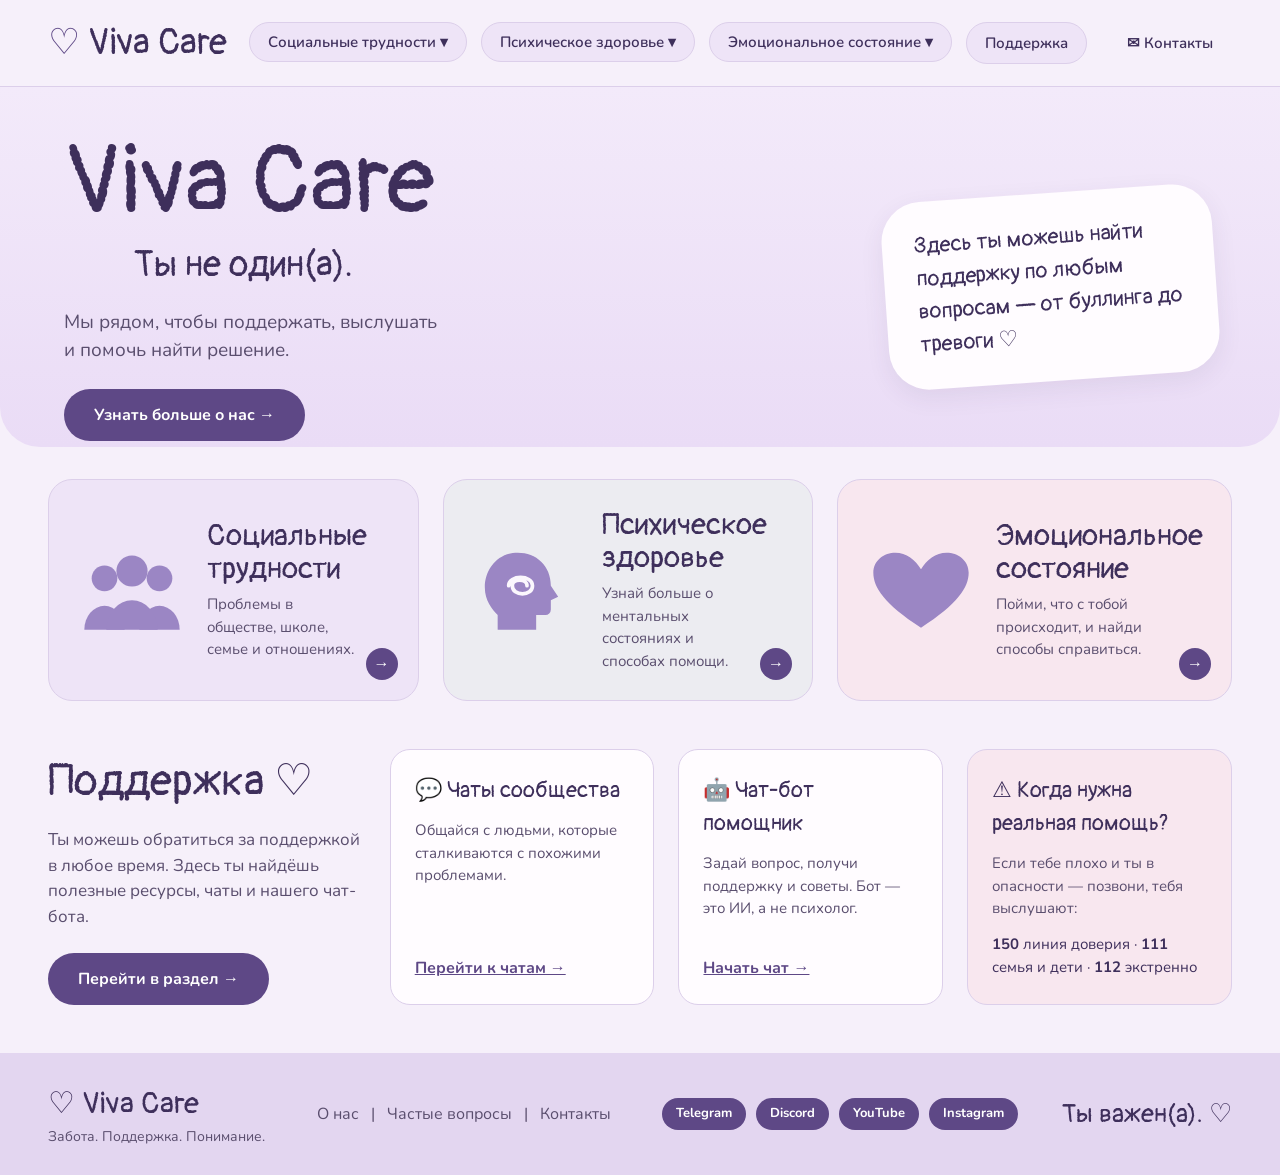
==== index.html @ fc3fb7bd "Add files via upload" ====
<!DOCTYPE html>
<html lang="ru">
<head>
  <!-- ============================================================
       HEAD — «служебная» часть. Её не видно на странице,
       но тут подключаются шрифты, стили и название вкладки.
       ============================================================ -->
  <meta charset="UTF-8">
  <!-- Эта строка нужна, чтобы сайт нормально выглядел на телефоне -->
  <meta name="viewport" content="width=device-width, initial-scale=1.0">
  <title>Viva Care — ты не один(а)</title>

  <!-- Шрифты из Google Fonts: Pangolin (рукописный, для заголовков) и Nunito (для текста) -->
  <link rel="preconnect" href="https://fonts.googleapis.com">
  <link rel="preconnect" href="https://fonts.gstatic.com" crossorigin>
  <link href="https://fonts.googleapis.com/css2?family=Nunito:wght@400;600;700;800&family=Pangolin&display=swap" rel="stylesheet">

  <!-- Подключаем наш файл со стилями (цвета, размеры, расположение) -->
  <link rel="stylesheet" href="style.css">
</head>

<body>

  <!-- ============================================================
       1. ШАПКА (header): логотип + верхнее меню
       ============================================================ -->
  <header class="header">
    <a href="index.html" class="logo">
      <span class="logo-heart">♡</span> Viva Care
    </a>

    <nav class="menu">

      <!-- Пункт меню с выпадающим окошком.
           Окошко (.dropdown) спрятано и появляется при наведении мышкой —
           это делается в style.css, раздел «ВЫПАДАЮЩИЕ МЕНЮ». -->
      <div class="menu-item">
        <button class="menu-button">Социальные трудности <span class="arrow">▾</span></button>
        <div class="dropdown">
          <p class="dropdown-title">Социальные трудности</p>
          <!-- href="#" — временная ссылка. Когда сделаешь страницу, напиши, например, href="family.html" -->
          <a href="#" class="dropdown-link">
            <b>Общение и отношения</b>
            <span>Буллинг, конфликты, личные границы</span>
          </a>
          <a href="#" class="dropdown-link">
            <b>Семья</b>
            <span>Непонимание, гиперконтроль, перемены</span>
          </a>
          <a href="#" class="dropdown-link">
            <b>Школа и учёба</b>
            <span>Кибербуллинг, давление, адаптация</span>
          </a>
          <a href="#" class="dropdown-link">
            <b>Общество</b>
            <span>Дискриминация, ожидания, изоляция</span>
          </a>
        </div>
      </div>

      <div class="menu-item">
        <button class="menu-button">Психическое здоровье <span class="arrow">▾</span></button>
        <div class="dropdown">
          <p class="dropdown-title">Психическое здоровье</p>
          <a href="#" class="dropdown-link">
            <b>Настроение</b>
            <span>Депрессия, апатия, выгорание</span>
          </a>
          <a href="#" class="dropdown-link">
            <b>Тревожные расстройства</b>
            <span>Фобии, паника, тревога разлуки</span>
          </a>
          <a href="#" class="dropdown-link">
            <b>РПП, ОКР, ПТСР, СДВГ</b>
            <span>Что это и как отличить</span>
          </a>
          <a href="#" class="dropdown-link">
            <b>Другие состояния</b>
            <span>Сон, селф-харм, зависимость</span>
          </a>
        </div>
      </div>

      <div class="menu-item">
        <button class="menu-button">Эмоциональное состояние <span class="arrow">▾</span></button>
        <div class="dropdown">
          <p class="dropdown-title">Эмоциональное состояние</p>
          <a href="#" class="dropdown-link">
            <b>Тревога и стресс</b>
            <span>Когда напряжение не отпускает</span>
          </a>
          <a href="#" class="dropdown-link">
            <b>Выгорание и мотивация</b>
            <span>Нет сил и ничего не хочется</span>
          </a>
          <a href="#" class="dropdown-link">
            <b>Самооценка</b>
            <span>Чувство вины, стыда, «я не такой»</span>
          </a>
          <a href="#" class="dropdown-link">
            <b>Непонимание</b>
            <span>Кажется, что никто не понимает</span>
          </a>
        </div>
      </div>

      <!-- Обычная ссылка без выпадающего окна: ведёт к блоку «Поддержка» ниже на этой странице -->
      <a href="#support" class="menu-button menu-link">Поддержка</a>
    </nav>

    <!-- Контакты справа: тоже выпадающее окошко -->
    <div class="menu-item menu-item-right">
      <button class="menu-button contacts-button">✉ Контакты</button>
      <div class="dropdown dropdown-right">
        <p class="dropdown-title">Контакты</p>
        <!-- ЗАГЛУШКА: когда решите, чьи контакты, замени текст в квадратных скобках -->
        <p class="dropdown-text">Почта: [скоро появится]</p>
        <p class="dropdown-text">Telegram: [скоро появится]</p>
        <p class="dropdown-text">Instagram: [скоро появится]</p>
        <div class="dropdown-help">
          Нужна помощь прямо сейчас?<br>
          <b>150</b> — линия доверия для детей и молодёжи, бесплатно и круглосуточно
        </div>
      </div>
    </div>
  </header>


  <main>

    <!-- ============================================================
         2. ГЛАВНЫЙ БЛОК (hero): название, текст, кнопка и Квока
         ============================================================ -->
    <section class="hero">
      <div class="hero-text">
        <h1 class="hero-title">Viva Care</h1>
        <p class="hero-subtitle">Ты не один(а).</p>
        <p class="hero-description">
          Мы рядом, чтобы поддержать, выслушать<br>
          и помочь найти решение.
        </p>
        <a href="#about" class="button">Узнать больше о нас →</a>
      </div>

      <div class="hero-mascot">
        <!-- КАРТИНКА КВАКИ.
             Положи файл с маскотом в папку images и назови его kvoka.png.
             Пока файла нет, вместо него видна пунктирная заглушка. -->
        <img src="images/kvoka.png" alt="Квока — маскот Viva Care" class="mascot-img"
             onerror="this.style.display='none'">
      </div>

      <div class="speech-bubble">
        Здесь ты можешь найти поддержку по любым вопросам — от буллинга до тревоги ♡
      </div>
    </section>


    <!-- ============================================================
         3. ТРИ КАРТОЧКИ С РАЗДЕЛАМИ
         ============================================================ -->
    <section class="topics" id="about">

      <a href="#" class="topic-card topic-purple">
        <!-- Иконка нарисована кодом (svg). Можно заменить на картинку: <img src="images/people.png"> -->
        <svg class="topic-icon" viewBox="0 0 120 90" aria-hidden="true">
          <circle cx="30" cy="32" r="14"/><circle cx="90" cy="32" r="14"/><circle cx="60" cy="24" r="17"/>
          <path d="M8 88 a22 26 0 0 1 44 0z"/><path d="M68 88 a22 26 0 0 1 44 0z"/><path d="M32 88 a28 32 0 0 1 56 0z"/>
        </svg>
        <div>
          <h2>Социальные трудности</h2>
          <p>Проблемы в обществе, школе, семье и отношениях.</p>
        </div>
        <span class="card-arrow">→</span>
      </a>

      <a href="#" class="topic-card topic-grey">
        <svg class="topic-icon" viewBox="0 0 120 90" aria-hidden="true">
          <path d="M70 88 V72 h10 a6 6 0 0 0 6-6 V56 l8-4 -8-12 C86 18 70 4 50 4 C28 4 14 22 14 42 c0 14 8 24 14 30 v16z"/>
          <path d="M40 40 c0-12 26-12 26 0 c0 12-22 12-22 0 c0-8 16-8 16 0" fill="none" stroke="#FBF7FD" stroke-width="4" stroke-linecap="round"/>
        </svg>
        <div>
          <h2>Психическое здоровье</h2>
          <p>Узнай больше о ментальных состояниях и способах помощи.</p>
        </div>
        <span class="card-arrow">→</span>
      </a>

      <a href="#" class="topic-card topic-pink">
        <svg class="topic-icon" viewBox="0 0 120 90" aria-hidden="true">
          <path d="M60 86 C20 60 8 42 8 26 C8 12 20 4 32 4 C44 4 54 12 60 22 C66 12 76 4 88 4 C100 4 112 12 112 26 C112 42 100 60 60 86z"/>
        </svg>
        <div>
          <h2>Эмоциональное состояние</h2>
          <p>Пойми, что с тобой происходит, и найди способы справиться.</p>
        </div>
        <span class="card-arrow">→</span>
      </a>
    </section>


    <!-- ============================================================
         4. ПОДДЕРЖКА: текст слева + три карточки справа
         ============================================================ -->
    <section class="support" id="support">
      <div class="support-intro">
        <h2>Поддержка ♡</h2>
        <p>
          Ты можешь обратиться за поддержкой в любое время.
          Здесь ты найдёшь полезные ресурсы, чаты и нашего чат-бота.
        </p>
        <a href="#" class="button">Перейти в раздел →</a>
      </div>

      <div class="support-card">
        <h3>💬 Чаты сообщества</h3>
        <p>Общайся с людьми, которые сталкиваются с похожими проблемами.</p>
        <a href="#" class="small-link">Перейти к чатам →</a>
      </div>

      <div class="support-card">
        <h3>🤖 Чат-бот помощник</h3>
        <p>Задай вопрос, получи поддержку и советы. Бот — это ИИ, а не психолог.</p>
        <a href="#" class="small-link">Начать чат →</a>
      </div>

      <div class="support-card support-card-urgent">
        <h3>⚠ Когда нужна реальная помощь?</h3>
        <p>Если тебе плохо и ты в опасности — позвони, тебя выслушают:</p>
        <p class="phones"><b>150</b> линия доверия · <b>111</b> семья и дети · <b>112</b> экстренно</p>
      </div>
    </section>

  </main>


  <!-- ============================================================
       5. ПОДВАЛ (footer): нижняя полоса сайта
       ============================================================ -->
  <footer class="footer">
    <div class="footer-logo">
      <span class="logo">♡ Viva Care</span>
      <p>Забота. Поддержка. Понимание.</p>
    </div>

    <nav class="footer-links">
      <a href="#about">О нас</a> |
      <a href="#">Частые вопросы</a> |
      <a href="#">Контакты</a>
    </nav>

    <!-- Соцсети: пока ссылки пустые (#), потом вставишь настоящие -->
    <div class="socials">
      <a href="#" class="social">Telegram</a>
      <a href="#" class="social">Discord</a>
      <a href="#" class="social">YouTube</a>
      <a href="#" class="social">Instagram</a>
    </div>

    <p class="footer-note">Ты важен(а). ♡</p>
  </footer>

</body>
</html>
---- style.css ----
/* ================================================================
   style.css — ВНЕШНИЙ ВИД САЙТА
   HTML говорит, ЧТО есть на странице, а CSS — КАК это выглядит.
   Каждое правило: селектор { свойство: значение; }
   .название  — это класс (в HTML: class="название")
   #название  — это id   (в HTML: id="название")
   ================================================================ */


/* ---------- 0. ЦВЕТА САЙТА -------------------------------------
   Все цвета в одном месте. Поменяешь тут — поменяются везде.
   Использовать так: color: var(--dark);                          */
:root {
  --bg: #F6F0FA;          /* фон страницы — светлая лаванда */
  --dark: #3E2F5B;        /* основной текст и заголовки */
  --text: #5A4E6E;        /* обычный текст чуть светлее */
  --accent: #5E4886;      /* кнопки */
  --accent-hover: #4A3670;/* кнопка при наведении */
  --line: #DCCFEA;        /* тонкие рамки */
  --card-purple: #EEE4F7;
  --card-grey: #ECECF1;
  --card-pink: #F8E7EF;
  --white: #FFFCFF;
  --icon: #9B86C4;        /* цвет иконок */
}


/* ---------- 1. ОБЩИЕ НАСТРОЙКИ ---------------------------------- */
* {
  box-sizing: border-box;  /* размеры считаются вместе с рамкой и отступами — так проще */
  margin: 0;
  padding: 0;
}

body {
  font-family: 'Nunito', Arial, sans-serif;
  background: var(--bg);
  color: var(--text);
  line-height: 1.5;
}

/* Заголовки рукописным шрифтом */
h1, h2, h3, .logo {
  font-family: 'Pangolin', 'Comic Sans MS', cursive;
  color: var(--dark);
  font-weight: 400;
}

a {
  color: inherit;          /* ссылки не синие, а цвета текста */
  text-decoration: none;   /* без подчёркивания */
}

/* Кнопка (используется в нескольких местах: class="button") */
.button {
  display: inline-block;
  background: var(--accent);
  color: white;
  padding: 14px 30px;
  border-radius: 999px;    /* очень большое скругление = «таблетка» */
  font-weight: 700;
  transition: background 0.2s;  /* плавная смена цвета */
}
.button:hover {
  background: var(--accent-hover);
}


/* ---------- 2. ШАПКА -------------------------------------------- */
.header {
  display: flex;             /* ставим элементы в ряд */
  align-items: center;       /* по центру по вертикали */
  justify-content: space-between; /* логотип слева, контакты справа */
  gap: 20px;
  padding: 16px 48px;
  border-bottom: 1px solid var(--line);
  background: var(--bg);
  position: sticky;          /* шапка «прилипает» к верху при прокрутке */
  top: 0;
  z-index: 10;               /* и лежит поверх остального */
}

.logo {
  font-size: 36px;
  white-space: nowrap;
}
.logo-heart {
  color: var(--accent);
}

.menu {
  display: flex;
  gap: 14px;
  flex-wrap: wrap;
}

.menu-button {
  font-family: inherit;
  font-size: 15px;
  font-weight: 600;
  color: var(--dark);
  background: var(--card-purple);
  border: 1px solid var(--line);
  border-radius: 999px;
  padding: 9px 18px;
  cursor: pointer;           /* курсор-«пальчик» */
  display: inline-block;
  transition: background 0.2s;
}
.menu-button:hover {
  background: #E2D5F1;
}

.contacts-button {
  background: transparent;
  border-color: transparent;
}


/* ---------- 3. ВЫПАДАЮЩИЕ МЕНЮ ----------------------------------
   Как это работает:
   1) окошко .dropdown спрятано (opacity: 0, visibility: hidden);
   2) когда мышка над .menu-item (:hover) — окошко становится видимым.
   :focus-within — то же самое, но для нажатия на телефоне и клавиатуры. */
.menu-item {
  position: relative;        /* окошко будет позиционироваться от этого пункта */
}

.dropdown {
  position: absolute;
  top: calc(100% + 12px);    /* чуть ниже кнопки */
  left: 0;
  width: 320px;
  background: var(--white);
  border: 1px solid var(--line);
  border-radius: 20px;
  padding: 18px;
  box-shadow: 0 12px 30px rgba(62, 47, 91, 0.15);

  /* спрятано: */
  opacity: 0;
  visibility: hidden;
  transform: translateY(8px);
  transition: opacity 0.2s, transform 0.2s, visibility 0.2s;
}

/* Невидимый «мостик» между кнопкой и окошком,
   чтобы окошко не закрывалось, пока ведёшь к нему мышку */
.dropdown::before {
  content: "";
  position: absolute;
  top: -14px;
  left: 0;
  right: 0;
  height: 14px;
}

/* ПОКАЗАТЬ окошко при наведении */
.menu-item:hover .dropdown,
.menu-item:focus-within .dropdown {
  opacity: 1;
  visibility: visible;
  transform: translateY(0);
}

/* Окошко «Контакты» открывается влево, чтобы не вылезать за экран */
.dropdown-right {
  left: auto;
  right: 0;
  width: 300px;
}

.dropdown-title {
  font-family: 'Pangolin', cursive;
  font-size: 20px;
  color: var(--dark);
  margin-bottom: 8px;
}

.dropdown-link {
  display: block;
  padding: 10px 12px;
  border-radius: 12px;
  transition: background 0.15s;
}
.dropdown-link:hover {
  background: var(--card-purple);
}
.dropdown-link b {
  display: block;
  color: var(--dark);
  font-size: 15px;
}
.dropdown-link span {
  font-size: 13px;
  color: var(--text);
}

.dropdown-text {
  font-size: 15px;
  padding: 4px 0;
}

.dropdown-help {
  margin-top: 12px;
  padding: 12px;
  background: var(--card-pink);
  border-radius: 12px;
  font-size: 14px;
  color: var(--dark);
}


/* ---------- 4. ГЛАВНЫЙ БЛОК (hero) ------------------------------ */
.hero {
  display: grid;
  grid-template-columns: 1.1fr 1fr 0.9fr;  /* три колонки: текст | Квока | облачко */
  align-items: center;
  gap: 24px;
    padding: 40px 64px 0;
  background: linear-gradient(180deg, #F3EAFA 0%, #EADCF6 100%);
  border-bottom-left-radius: 40px;
  border-bottom-right-radius: 40px;
}

.hero-title {
  font-size: 96px;
  line-height: 1;
}

.hero-subtitle {
  font-family: 'Pangolin', cursive;
  font-size: 36px;
  color: var(--dark);
  margin: 8px 0 16px 70px;
}

.hero-description {
  font-size: 19px;
  margin-bottom: 24px;
}

.hero-mascot {
  position: relative;
  height: 320px;
  display: flex;
  align-items: flex-end;
  justify-content: center;
  align-self: end;
}

.mascot-img {
  position: relative;
  max-height: 320px;
  max-width: 100%;
  display: block;
  margin-bottom: 0;
}

.mascot-placeholder {
  position: absolute;
  width: 260px;
  height: 260px;
  border: 3px dashed var(--icon);
  border-radius: 50%;
  display: flex;
  flex-direction: column;
  align-items: center;
  justify-content: center;
  text-align: center;
  font-family: 'Pangolin', cursive;
  font-size: 22px;
  color: var(--accent);
}
.mascot-placeholder small {
  font-family: 'Nunito', sans-serif;
  font-size: 13px;
  color: var(--text);
}

.speech-bubble {
  background: var(--white);
  border-radius: 40px;
  padding: 28px 32px;
  font-family: 'Pangolin', cursive;
  font-size: 22px;
  color: var(--dark);
  transform: rotate(-4deg);  /* слегка наклонено, как на макете */
  box-shadow: 0 8px 24px rgba(62, 47, 91, 0.08);
}


/* ---------- 5. ТРИ КАРТОЧКИ ------------------------------------- */
.topics {
  display: grid;
  grid-template-columns: repeat(3, 1fr);  /* три одинаковые колонки */
  gap: 24px;
  padding: 32px 48px;
}

.topic-card {
  display: flex;
  align-items: center;
  gap: 20px;
  padding: 28px;
  border: 1px solid var(--line);
  border-radius: 24px;
  position: relative;
  transition: transform 0.2s, box-shadow 0.2s;
}
/* Карточка чуть «приподнимается» при наведении */
.topic-card:hover {
  transform: translateY(-4px);
  box-shadow: 0 12px 28px rgba(62, 47, 91, 0.12);
}

.topic-purple { background: var(--card-purple); }
.topic-grey   { background: var(--card-grey); }
.topic-pink   { background: var(--card-pink); }

.topic-icon {
  width: 110px;
  flex-shrink: 0;            /* иконка не сжимается */
  fill: var(--icon);
}

.topic-card h2 {
  font-size: 30px;
  line-height: 1.1;
  margin-bottom: 8px;
}
.topic-card p {
  font-size: 15px;
  padding-right: 30px;
}

.card-arrow {
  position: absolute;
  right: 20px;
  bottom: 20px;
  width: 32px;
  height: 32px;
  border-radius: 50%;
  background: var(--accent);
  color: white;
  display: flex;
  align-items: center;
  justify-content: center;
}


/* ---------- 6. ПОДДЕРЖКА ---------------------------------------- */
.support {
  display: grid;
  grid-template-columns: 1.2fr 1fr 1fr 1fr;  /* текст + три карточки */
  gap: 24px;
  padding: 16px 48px 48px;
  align-items: stretch;
}

.support-intro h2 {
  font-size: 44px;
  margin-bottom: 12px;
}
.support-intro p {
  font-size: 17px;
  margin-bottom: 24px;
}

.support-card {
  background: var(--white);
  border: 1px solid var(--line);
  border-radius: 20px;
  padding: 24px;
  display: flex;
  flex-direction: column;
  gap: 12px;
}
.support-card h3 {
  font-size: 22px;
}
.support-card p {
  font-size: 15px;
  flex-grow: 1;              /* текст растягивается, ссылка уходит вниз */
}

.support-card-urgent {
  background: var(--card-pink);
}
.phones {
  color: var(--dark);
}

.small-link {
  font-weight: 700;
  color: var(--accent);
  text-decoration: underline;
}


/* ---------- 7. ПОДВАЛ ------------------------------------------- */
.footer {
  display: flex;
  align-items: center;
  justify-content: space-between;
  flex-wrap: wrap;
  gap: 24px;
  padding: 28px 48px;
  background: #E3D6F0;
}
.footer .logo {
  font-size: 30px;
}
.footer-logo p {
  font-size: 14px;
}
.footer-links a {
  margin: 0 8px;
}
.footer-links a:hover {
  text-decoration: underline;
}
.socials {
  display: flex;
  gap: 10px;
}
.social {
  background: var(--accent);
  color: white;
  font-size: 13px;
  font-weight: 700;
  padding: 6px 14px;
  border-radius: 999px;
}
.footer-note {
  font-family: 'Pangolin', cursive;
  font-size: 26px;
  color: var(--dark);
}


/* ---------- 8. ТЕЛЕФОНЫ И УЗКИЕ ЭКРАНЫ --------------------------
   @media — правила, которые включаются только на узком экране.
   Тут всё перестраивается в одну колонку.                         */
@media (max-width: 1100px) {
  .header {
    flex-wrap: wrap;
    padding: 12px 20px;
  }
  .hero {
    grid-template-columns: 1fr;   /* одна колонка */
    text-align: center;
    padding: 32px 20px;
  }
  .hero-subtitle {
    margin-left: 0;
  }
  .hero-title {
    font-size: 64px;
  }
  .topics,
  .support {
    grid-template-columns: 1fr;
    padding: 20px;
  }
  .dropdown {
    width: 280px;
  }
  .topic-icon {
    width: 70px;
  }
  .topic-card {
    min-width: 0;            /* карточка не вылезает за край экрана */
  }
  .socials {
    flex-wrap: wrap;
  }
}
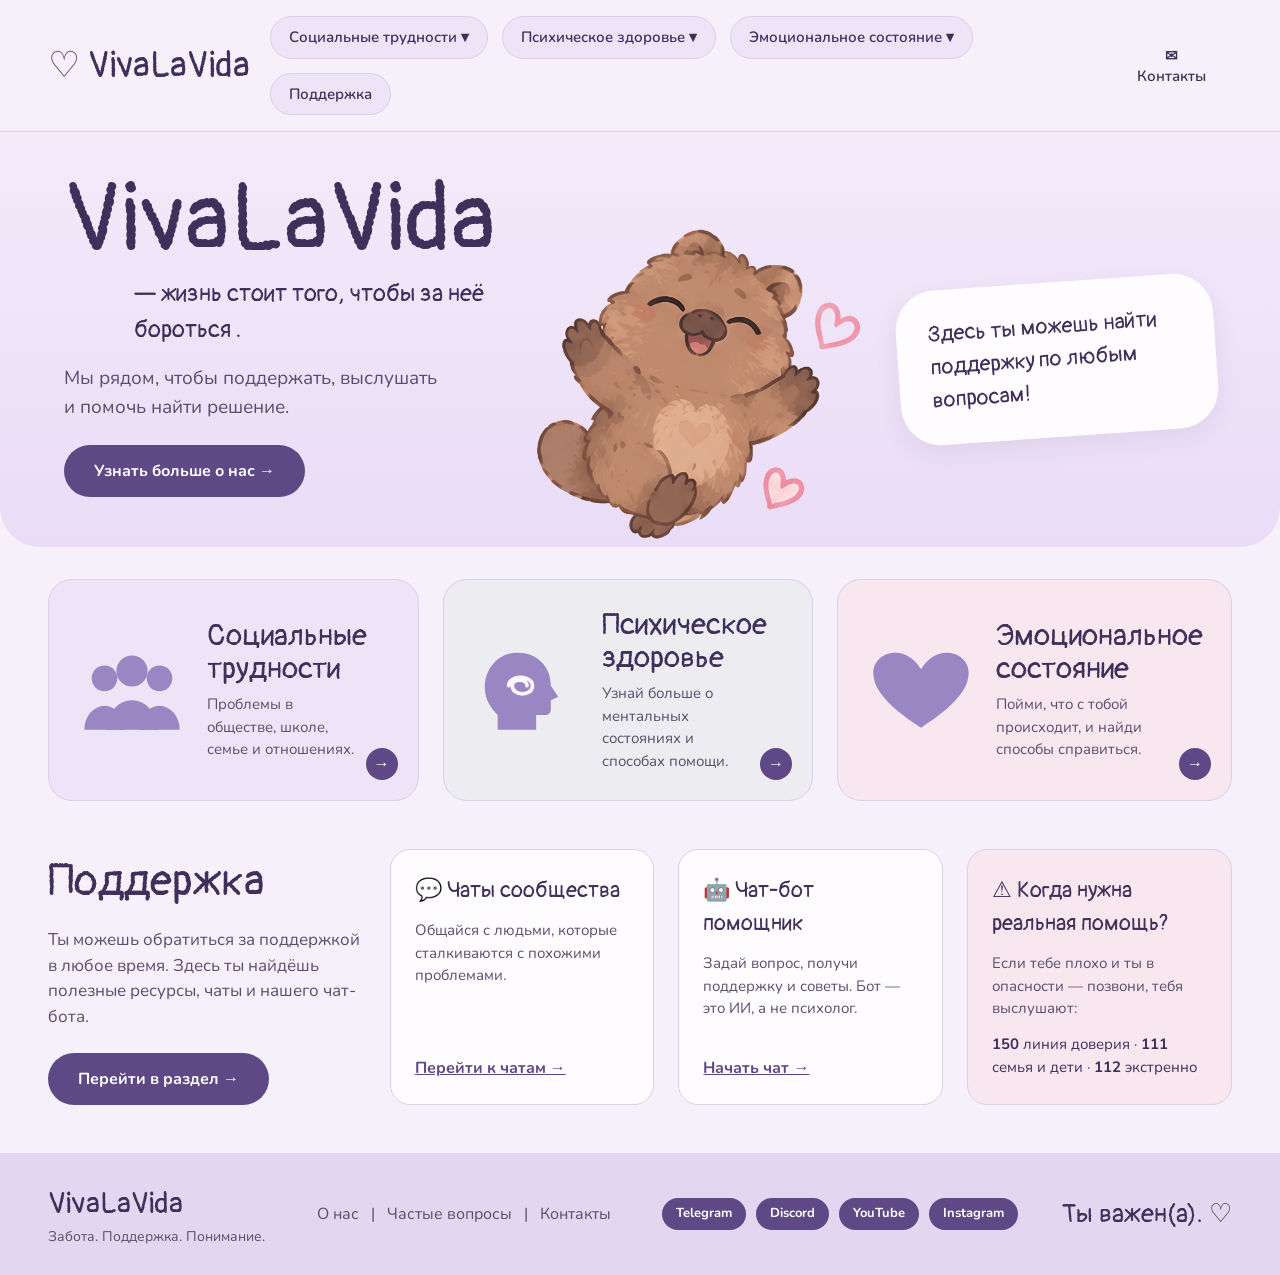
==== commit ecce2058: "Add files via upload" ====
--- a/index.html
+++ b/index.html
@@ -8,7 +8,7 @@
   <meta charset="UTF-8">
   <!-- Эта строка нужна, чтобы сайт нормально выглядел на телефоне -->
   <meta name="viewport" content="width=device-width, initial-scale=1.0">
-  <title>Viva Care — ты не один(а)</title>
+  <title>VivaLaVida — жизнь стоит того, чтобы за неё бороться</title>
 
   <!-- Шрифты из Google Fonts: Pangolin (рукописный, для заголовков) и Nunito (для текста) -->
   <link rel="preconnect" href="https://fonts.googleapis.com">
@@ -26,32 +26,26 @@
        ============================================================ -->
   <header class="header">
     <a href="index.html" class="logo">
-      <span class="logo-heart">♡</span> Viva Care
+      <span class="logo-heart">♡</span> VivaLaVida
     </a>
 
     <nav class="menu">
-
-      <!-- Пункт меню с выпадающим окошком.
-           Окошко (.dropdown) спрятано и появляется при наведении мышкой —
-           это делается в style.css, раздел «ВЫПАДАЮЩИЕ МЕНЮ». -->
       <div class="menu-item">
-        <button class="menu-button">Социальные трудности <span class="arrow">▾</span></button>
+        <a href="social.html" class="menu-button">Социальные трудности <span class="arrow">▾</span></a>
         <div class="dropdown">
-          <p class="dropdown-title">Социальные трудности</p>
-          <!-- href="#" — временная ссылка. Когда сделаешь страницу, напиши, например, href="family.html" -->
-          <a href="#" class="dropdown-link">
+          <a href="social.html#communication" class="dropdown-link">
             <b>Общение и отношения</b>
             <span>Буллинг, конфликты, личные границы</span>
           </a>
-          <a href="#" class="dropdown-link">
+          <a href="social.html#family" class="dropdown-link">
             <b>Семья</b>
             <span>Непонимание, гиперконтроль, перемены</span>
           </a>
-          <a href="#" class="dropdown-link">
+          <a href="social.html#school" class="dropdown-link">
             <b>Школа и учёба</b>
             <span>Кибербуллинг, давление, адаптация</span>
           </a>
-          <a href="#" class="dropdown-link">
+          <a href="social.html#society" class="dropdown-link">
             <b>Общество</b>
             <span>Дискриминация, ожидания, изоляция</span>
           </a>
@@ -59,22 +53,21 @@
       </div>
 
       <div class="menu-item">
-        <button class="menu-button">Психическое здоровье <span class="arrow">▾</span></button>
+        <a href="mental.html" class="menu-button">Психическое здоровье <span class="arrow">▾</span></a>
         <div class="dropdown">
-          <p class="dropdown-title">Психическое здоровье</p>
-          <a href="#" class="dropdown-link">
+          <a href="mental.html#mood" class="dropdown-link">
             <b>Настроение</b>
             <span>Депрессия, апатия, выгорание</span>
           </a>
-          <a href="#" class="dropdown-link">
+          <a href="mental.html#anxiety" class="dropdown-link">
             <b>Тревожные расстройства</b>
             <span>Фобии, паника, тревога разлуки</span>
           </a>
-          <a href="#" class="dropdown-link">
+          <a href="mental.html#overview" class="dropdown-link">
             <b>РПП, ОКР, ПТСР, СДВГ</b>
             <span>Что это и как отличить</span>
           </a>
-          <a href="#" class="dropdown-link">
+          <a href="mental.html#other" class="dropdown-link">
             <b>Другие состояния</b>
             <span>Сон, селф-харм, зависимость</span>
           </a>
@@ -82,38 +75,34 @@
       </div>
 
       <div class="menu-item">
-        <button class="menu-button">Эмоциональное состояние <span class="arrow">▾</span></button>
+        <a href="emotional.html" class="menu-button">Эмоциональное состояние <span class="arrow">▾</span></a>
         <div class="dropdown">
-          <p class="dropdown-title">Эмоциональное состояние</p>
-          <a href="#" class="dropdown-link">
+          <a href="emotional.html#anxiety" class="dropdown-link">
             <b>Тревога и стресс</b>
             <span>Когда напряжение не отпускает</span>
           </a>
-          <a href="#" class="dropdown-link">
+          <a href="emotional.html#burnout" class="dropdown-link">
             <b>Выгорание и мотивация</b>
             <span>Нет сил и ничего не хочется</span>
           </a>
-          <a href="#" class="dropdown-link">
+          <a href="emotional.html#selfesteem" class="dropdown-link">
             <b>Самооценка</b>
             <span>Чувство вины, стыда, «я не такой»</span>
           </a>
-          <a href="#" class="dropdown-link">
+          <a href="emotional.html#misunderstood" class="dropdown-link">
             <b>Непонимание</b>
             <span>Кажется, что никто не понимает</span>
           </a>
         </div>
       </div>
 
-      <!-- Обычная ссылка без выпадающего окна: ведёт к блоку «Поддержка» ниже на этой странице -->
-      <a href="#support" class="menu-button menu-link">Поддержка</a>
+      <a href="index.html#support" class="menu-button menu-link">Поддержка</a>
     </nav>
 
-    <!-- Контакты справа: тоже выпадающее окошко -->
     <div class="menu-item menu-item-right">
       <button class="menu-button contacts-button">✉ Контакты</button>
       <div class="dropdown dropdown-right">
         <p class="dropdown-title">Контакты</p>
-        <!-- ЗАГЛУШКА: когда решите, чьи контакты, замени текст в квадратных скобках -->
         <p class="dropdown-text">Почта: [скоро появится]</p>
         <p class="dropdown-text">Telegram: [скоро появится]</p>
         <p class="dropdown-text">Instagram: [скоро появится]</p>
@@ -133,8 +122,8 @@
          ============================================================ -->
     <section class="hero">
       <div class="hero-text">
-        <h1 class="hero-title">Viva Care</h1>
-        <p class="hero-subtitle">Ты не один(а).</p>
+        <h1 class="hero-title">VivaLaVida</h1>
+        <p class="hero-subtitle">— жизнь стоит того, чтобы за неё бороться .</p>
         <p class="hero-description">
           Мы рядом, чтобы поддержать, выслушать<br>
           и помочь найти решение.
@@ -146,12 +135,12 @@
         <!-- КАРТИНКА КВАКИ.
              Положи файл с маскотом в папку images и назови его kvoka.png.
              Пока файла нет, вместо него видна пунктирная заглушка. -->
-        <img src="images/kvoka.png" alt="Квока — маскот Viva Care" class="mascot-img"
+        <img src="images/kvoka.png" alt="Квока — маскот VivaLaVida" class="mascot-img"
              onerror="this.style.display='none'">
       </div>
 
       <div class="speech-bubble">
-        Здесь ты можешь найти поддержку по любым вопросам — от буллинга до тревоги ♡
+        Здесь ты можешь найти поддержку по любым вопросам!
       </div>
     </section>
 
@@ -161,7 +150,7 @@
          ============================================================ -->
     <section class="topics" id="about">
 
-      <a href="#" class="topic-card topic-purple">
+      <a href="social.html" class="topic-card topic-purple">
         <!-- Иконка нарисована кодом (svg). Можно заменить на картинку: <img src="images/people.png"> -->
         <svg class="topic-icon" viewBox="0 0 120 90" aria-hidden="true">
           <circle cx="30" cy="32" r="14"/><circle cx="90" cy="32" r="14"/><circle cx="60" cy="24" r="17"/>
@@ -204,7 +193,7 @@
          ============================================================ -->
     <section class="support" id="support">
       <div class="support-intro">
-        <h2>Поддержка ♡</h2>
+        <h2>Поддержка</h2>
         <p>
           Ты можешь обратиться за поддержкой в любое время.
           Здесь ты найдёшь полезные ресурсы, чаты и нашего чат-бота.
@@ -239,7 +228,7 @@
        ============================================================ -->
   <footer class="footer">
     <div class="footer-logo">
-      <span class="logo">♡ Viva Care</span>
+      <span class="logo"> VivaLaVida</span>
       <p>Забота. Поддержка. Понимание.</p>
     </div>
 
--- a/style.css
+++ b/style.css
@@ -128,6 +128,7 @@
 
 .dropdown {
   position: absolute;
+  z-index: 100;
   top: calc(100% + 12px);    /* чуть ниже кнопки */
   left: 0;
   width: 320px;
@@ -223,6 +224,10 @@
   border-bottom-right-radius: 40px;
 }
 
+.hero-text {
+  padding-bottom: 50px;
+}
+
 .hero-title {
   font-size: 96px;
   line-height: 1;
@@ -230,7 +235,7 @@
 
 .hero-subtitle {
   font-family: 'Pangolin', cursive;
-  font-size: 36px;
+  font-size: 24px;
   color: var(--dark);
   margin: 8px 0 16px 70px;
 }
@@ -446,6 +451,16 @@
   .header {
     flex-wrap: wrap;
     padding: 12px 20px;
+    position: static;     /* ← добавь: на телефоне шапка не прилипает к экрану */
+  }
+    .menu {
+    flex-wrap: nowrap;    /* кнопки в одну строку */
+    overflow-x: auto;     /* листаются пальцем вбок */
+    width: 100%;
+    padding-bottom: 4px;
+  }
+  .menu-button {
+    white-space: nowrap;  /* текст кнопки не переносится */
   }
   .hero {
     grid-template-columns: 1fr;   /* одна колонка */
